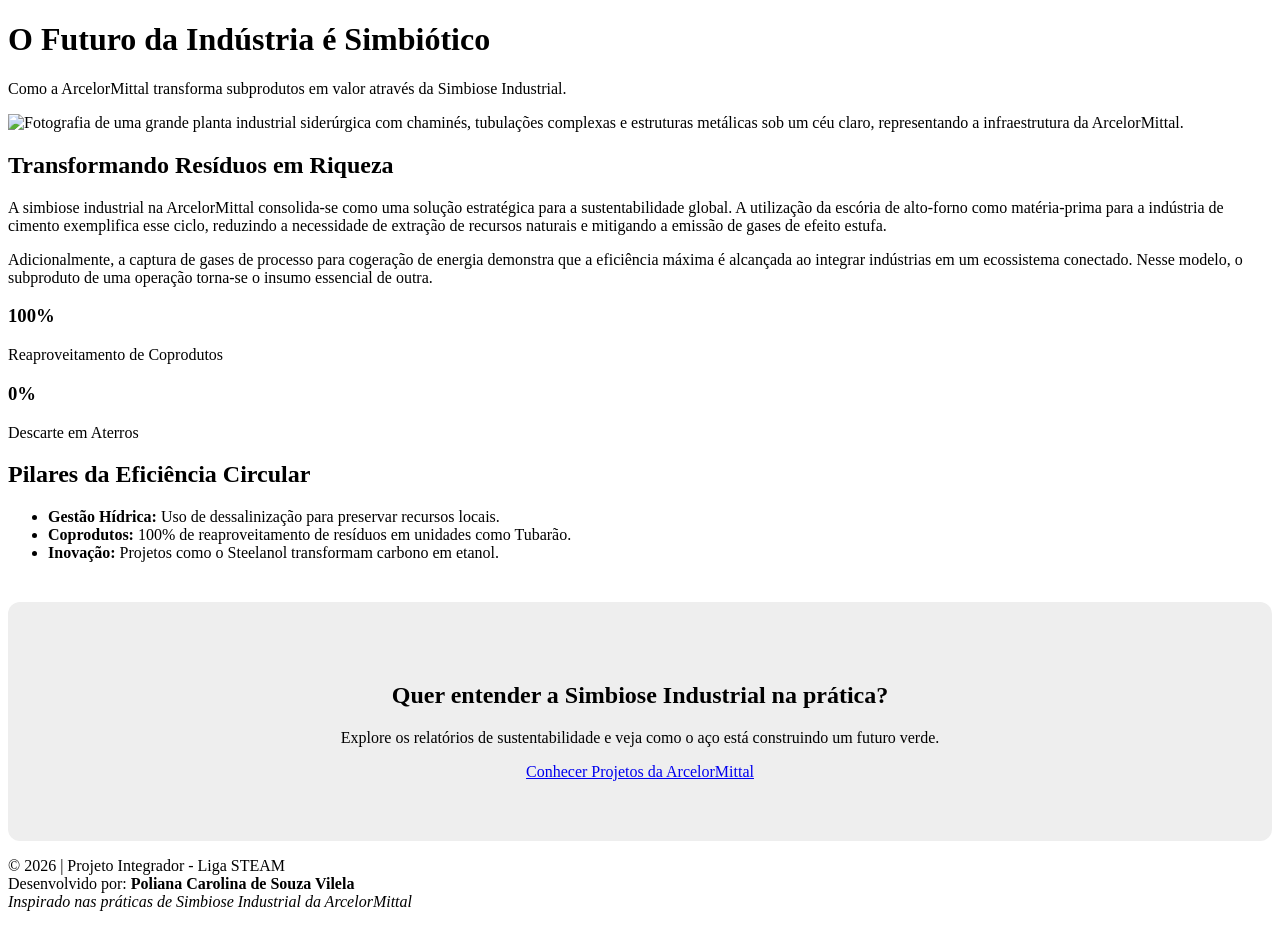
==== index.html @ 628d4da7 "inicio do projeto integrador: index.html" ====
<!DOCTYPE html>
<html lang="pt-BR">
<head>
  <meta charset="UTF-8">
  <meta name="viewport" content="width=device-width, initial-scale=1.0">

  <!-- ========================================================
       NÍVEL 1 — CARTAZ DIGITAL
       Liga STEAM / ArcelorMittal
       ========================================================
       Esta é a vara. Você pesca.

       O QUE FAZER:
       1. Troque o título da aba (tag <title> abaixo)
       2. Pense no recorte do tema (água? aço verde? reciclagem? energia?)
       3. Vá descendo o arquivo e preenchendo cada bloco marcado com TODO
       ======================================================== -->

  <title>O Futuro da Indústria é Simbiótico</title>

  <link rel="stylesheet" href="style.css">

</head>
<body>

  <!-- ========================================================
       CABEÇALHO — a primeira coisa que a pessoa vê
       ======================================================== -->
  <header>
    <h1>O Futuro da Indústria é Simbiótico</h1>
    <p>Como a ArcelorMittal transforma subprodutos em valor através da Simbiose Industrial.</p>
  </header>

  <!-- ========================================================
       CONTEÚDO PRINCIPAL
       ======================================================== -->
  <main>
  <img src="https://images.unsplash.com/photo-1516937941344-00b4e0337589?auto=format&fit=crop&q=80&w=1200" alt="Fotografia de uma grande planta industrial siderúrgica com chaminés, tubulações complexas e estruturas metálicas sob um céu claro, representando a infraestrutura da ArcelorMittal.">

  <section class="destaque">
  <h2>Transformando Resíduos em Riqueza</h2>
  <p>
    A simbiose industrial na ArcelorMittal consolida-se como uma solução estratégica para a sustentabilidade global. A utilização da escória de alto-forno como matéria-prima para a indústria de cimento exemplifica esse ciclo, reduzindo a necessidade de extração de recursos naturais e mitigando a emissão de gases de efeito estufa.
  </p>
  <p>
    Adicionalmente, a captura de gases de processo para cogeração de energia demonstra que a eficiência máxima é alcançada ao integrar indústrias em um ecossistema conectado. Nesse modelo, o subproduto de uma operação torna-se o insumo essencial de outra.
  </p>
</section>
  <section class="impacto-numeros">
    <div class="card">
      <h3>100%</h3>
      <p>Reaproveitamento de Coprodutos</p>
    </div>
    <div class="card">
      <h3>0%</h3>
      <p>Descarte em Aterros</p>
    </div>
  </section>

  <section>
    <h2>Pilares da Eficiência Circular</h2>
    <ul>
      <li><strong>Gestão Hídrica:</strong> Uso de dessalinização para preservar recursos locais.</li>
      <li><strong>Coprodutos:</strong> 100% de reaproveitamento de resíduos em unidades como Tubarão.</li>
      <li><strong>Inovação:</strong> Projetos como o Steelanol transformam carbono em etanol.</li>
    </ul>
  </section>
</main>

<section style="text-align: center; padding: 60px 20px; background: #eee; border-radius: 12px; margin-top: 40px;">
  <h2>Quer entender a Simbiose Industrial na prática?</h2>
  <p>Explore os relatórios de sustentabilidade e veja como o aço está construindo um futuro verde.</p>
  <a href="https://brasil.arcelormittal.com.br/" target="_blank" class="btn-saiba-mais">Conhecer Projetos da ArcelorMittal</a>
</section>

  <!-- ========================================================
       RODAPÉ
       ======================================================== -->
 <footer>
  <p>
    &copy; 2026 | Projeto Integrador - Liga STEAM <br>
    Desenvolvido por: <strong>Poliana Carolina de Souza Vilela</strong> <br>
    <em>Inspirado nas práticas de Simbiose Industrial da ArcelorMittal</em>
  </p>
</footer>

</body>
</html>
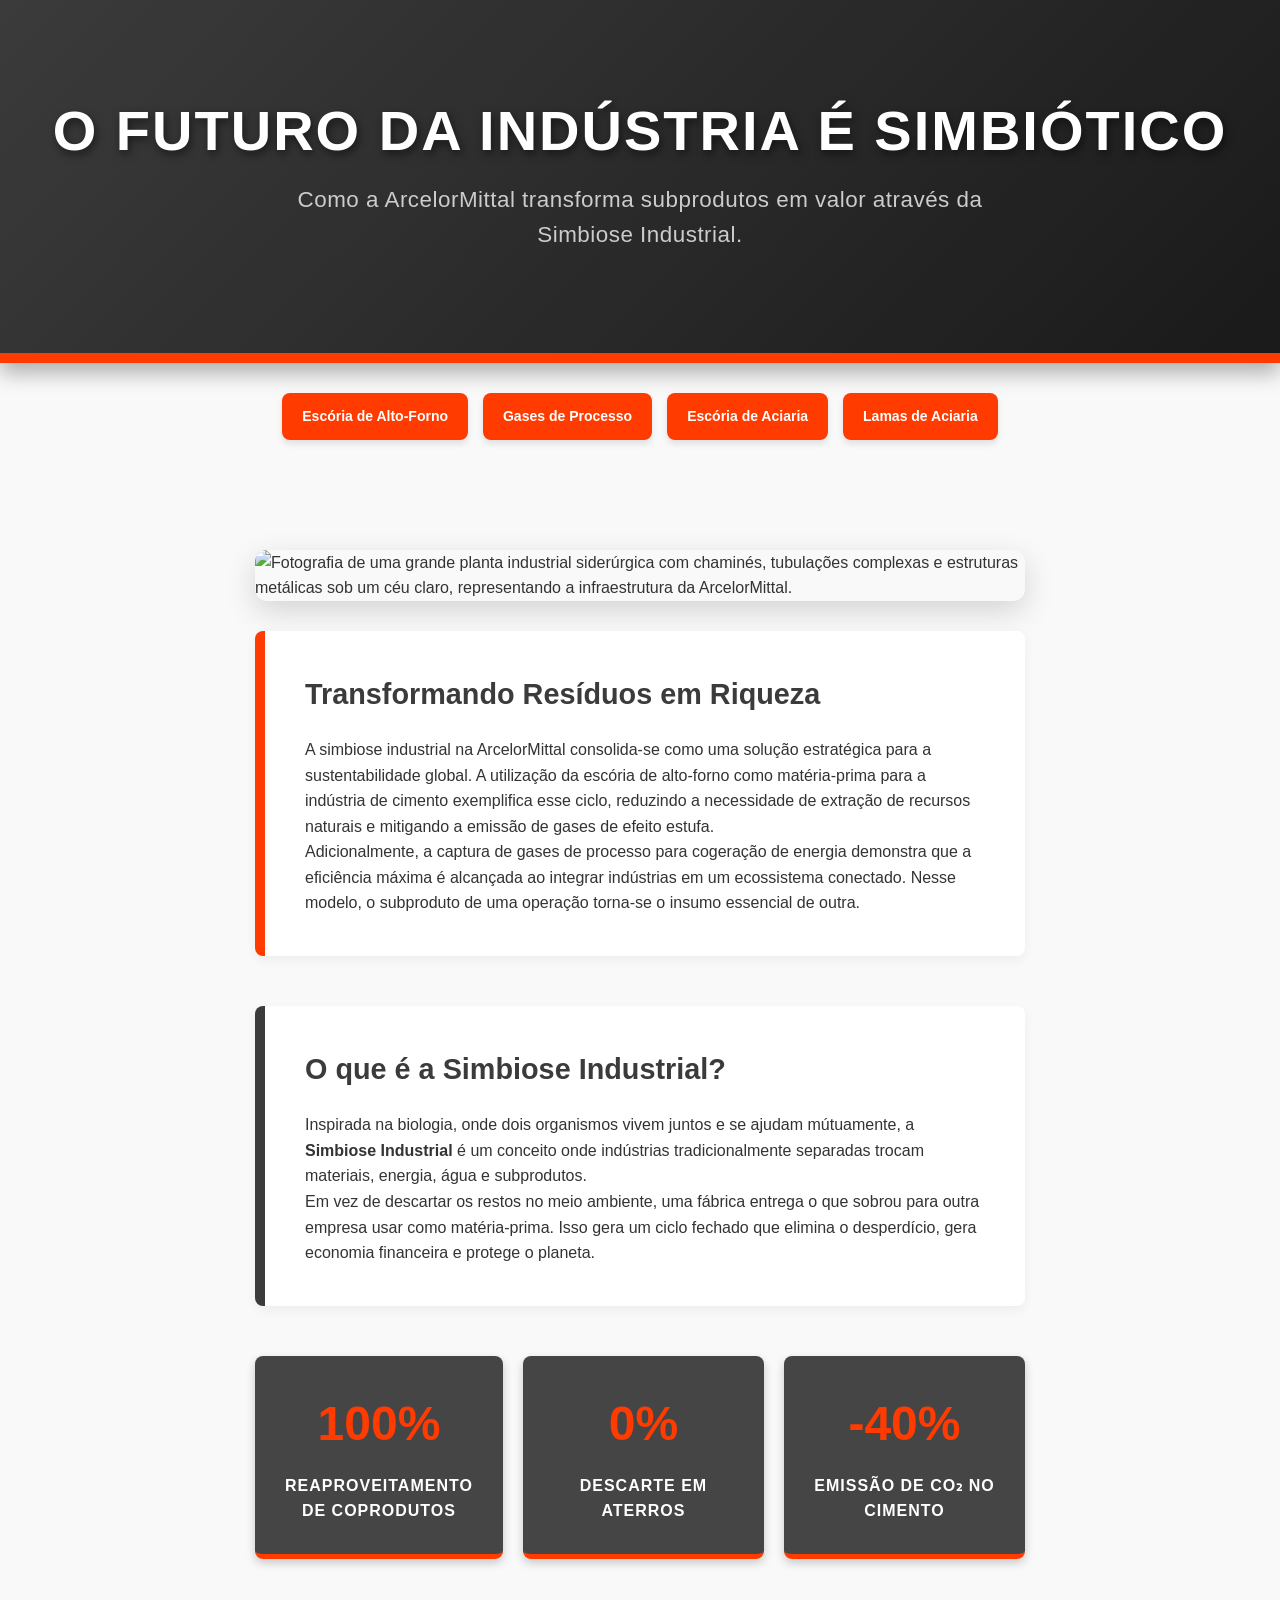
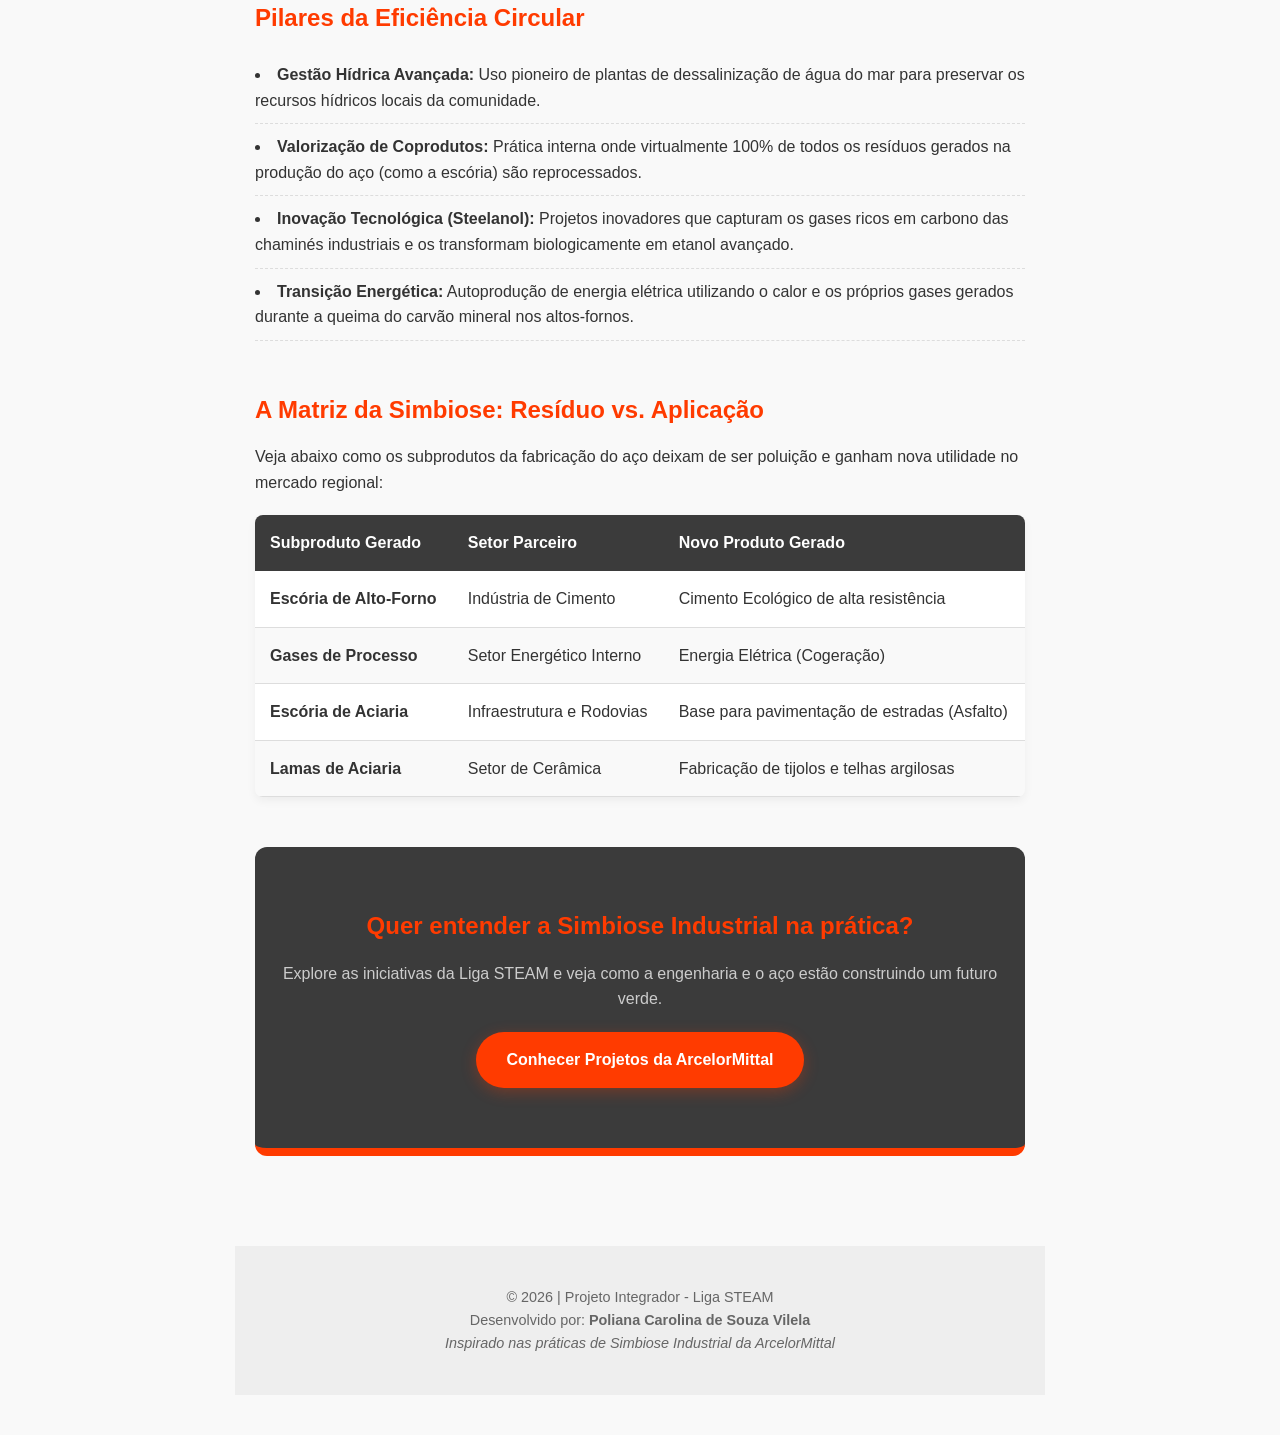
==== commit 65805415: "Simplificando o cabecalho do site" ====
--- a/index.html
+++ b/index.html
@@ -4,17 +4,18 @@
   <meta charset="UTF-8">
   <meta name="viewport" content="width=device-width, initial-scale=1.0">
 
-  <!-- ========================================================
-       NÍVEL 1 — CARTAZ DIGITAL
-       Liga STEAM / ArcelorMittal
-       ========================================================
-       Esta é a vara. Você pesca.
+   <!-- ========================================================
+NÍVEL 1 — CARTAZ DIGITAL
+Liga STEAM / ArcelorMittal
+========================================================
+Esta é a vara. Você pesca.
 
-       O QUE FAZER:
-       1. Troque o título da aba (tag <title> abaixo)
-       2. Pense no recorte do tema (água? aço verde? reciclagem? energia?)
-       3. Vá descendo o arquivo e preenchendo cada bloco marcado com TODO
-       ======================================================== -->
+O QUE FAZER:
+1. Troque o título da aba (tag <title> abaixo)
+2. Pense no recorte do tema (água? aço verde? reciclagem? energia?)
+3. Vá descendo o arquivo e preenchendo cada bloco marcado com TODO
+
+======================================================== --> 
 
   <title>O Futuro da Indústria é Simbiótico</title>
 
@@ -23,66 +24,172 @@
 </head>
 <body>
 
-  <!-- ========================================================
-       CABEÇALHO — a primeira coisa que a pessoa vê
-       ======================================================== -->
+   <!-- ========================================================
+
+CABEÇALHO — a primeira coisa que a pessoa vê
+
+======================================================== --> 
+
   <header>
+    
     <h1>O Futuro da Indústria é Simbiótico</h1>
     <p>Como a ArcelorMittal transforma subprodutos em valor através da Simbiose Industrial.</p>
   </header>
 
-  <!-- ========================================================
-       CONTEÚDO PRINCIPAL
-       ======================================================== -->
+  
+ <!-- ========================================================
+
+Botoes para levar para outra pagina sobre os produtos
+
+======================================================== --> 
+
+  <div style="text-align: center; margin: 30px 0; display: flex; justify-content: center; gap: 15px; flex-wrap: wrap;">
+    <a href="escoria-alto-forno.html" style="background-color: #ff3b00; color: white; padding: 12px 20px; text-decoration: none; border-radius: 8px; font-weight: bold; font-size: 14px; box-shadow: 0 4px 6px rgba(0,0,0,0.1);">Escória de Alto-Forno</a>
+    
+    <a href="gases-processo.html" style="background-color: #ff3b00; color: white; padding: 12px 20px; text-decoration: none; border-radius: 8px; font-weight: bold; font-size: 14px; box-shadow: 0 4px 6px rgba(0,0,0,0.1);">Gases de Processo</a>
+    
+    <a href="escoria-aciaria.html" style="background-color: #ff3b00; color: white; padding: 12px 20px; text-decoration: none; border-radius: 8px; font-weight: bold; font-size: 14px; box-shadow: 0 4px 6px rgba(0,0,0,0.1);">Escória de Aciaria</a>
+    
+    <a href="lamas-aciaria.html" style="background-color: #ff3b00; color: white; padding: 12px 20px; text-decoration: none; border-radius: 8px; font-weight: bold; font-size: 14px; box-shadow: 0 4px 6px rgba(0,0,0,0.1);">Lamas de Aciaria</a>
+  </div>
+
   <main>
-  <img src="https://images.unsplash.com/photo-1516937941344-00b4e0337589?auto=format&fit=crop&q=80&w=1200" alt="Fotografia de uma grande planta industrial siderúrgica com chaminés, tubulações complexas e estruturas metálicas sob um céu claro, representando a infraestrutura da ArcelorMittal.">
+  </header>
 
-  <section class="destaque">
-  <h2>Transformando Resíduos em Riqueza</h2>
-  <p>
-    A simbiose industrial na ArcelorMittal consolida-se como uma solução estratégica para a sustentabilidade global. A utilização da escória de alto-forno como matéria-prima para a indústria de cimento exemplifica esse ciclo, reduzindo a necessidade de extração de recursos naturais e mitigando a emissão de gases de efeito estufa.
-  </p>
-  <p>
-    Adicionalmente, a captura de gases de processo para cogeração de energia demonstra que a eficiência máxima é alcançada ao integrar indústrias em um ecossistema conectado. Nesse modelo, o subproduto de uma operação torna-se o insumo essencial de outra.
-  </p>
-</section>
-  <section class="impacto-numeros">
-    <div class="card">
-      <h3>100%</h3>
-      <p>Reaproveitamento de Coprodutos</p>
-    </div>
-    <div class="card">
-      <h3>0%</h3>
-      <p>Descarte em Aterros</p>
-    </div>
-  </section>
+ <!-- ========================================================
 
-  <section>
-    <h2>Pilares da Eficiência Circular</h2>
-    <ul>
-      <li><strong>Gestão Hídrica:</strong> Uso de dessalinização para preservar recursos locais.</li>
-      <li><strong>Coprodutos:</strong> 100% de reaproveitamento de resíduos em unidades como Tubarão.</li>
-      <li><strong>Inovação:</strong> Projetos como o Steelanol transformam carbono em etanol.</li>
-    </ul>
-  </section>
-</main>
+CONTEÚDO PRINCIPAL
 
-<section style="text-align: center; padding: 60px 20px; background: #eee; border-radius: 12px; margin-top: 40px;">
-  <h2>Quer entender a Simbiose Industrial na prática?</h2>
-  <p>Explore os relatórios de sustentabilidade e veja como o aço está construindo um futuro verde.</p>
-  <a href="https://brasil.arcelormittal.com.br/" target="_blank" class="btn-saiba-mais">Conhecer Projetos da ArcelorMittal</a>
-</section>
+======================================================== --> 
 
-  <!-- ========================================================
-       RODAPÉ
-       ======================================================== -->
- <footer>
-  <p>
-    &copy; 2026 | Projeto Integrador - Liga STEAM <br>
-    Desenvolvido por: <strong>Poliana Carolina de Souza Vilela</strong> <br>
-    <em>Inspirado nas práticas de Simbiose Industrial da ArcelorMittal</em>
-  </p>
-</footer>
+  <main>
+   <img src="https://www.monlevadeemacao.com/wp-content/uploads/2025/02/arcelormittal-monlevade-5677.jpg" 
+         alt="Fotografia de uma grande planta industrial siderúrgica com chaminés, tubulações complexas e estruturas metálicas sob um céu claro, representando a infraestrutura da ArcelorMittal." 
+         title="Usina da ArcelorMittal João Monlevade (MG) - Polo de inovação e práticas de Simbiose Industrial na produção de aço." 
+         style="margin-bottom: 30px; display: block; width: 100%;">
+    <section class="destaque">
+
+      <h2>Transformando Resíduos em Riqueza</h2>
+      <p>
+        A simbiose industrial na ArcelorMittal consolida-se como uma solução estratégica para a sustentabilidade global. A utilização da escória de alto-forno como matéria-prima para a indústria de cimento exemplifica esse ciclo, reduzindo a necessidade de extração de recursos naturais e mitigando a emissão de gases de efeito estufa.
+      </p>
+      <p>
+        Adicionalmente, a captura de gases de processo para cogeração de energia demonstra que a eficiência máxima é alcançada ao integrar indústrias em um ecossistema conectado. Nesse modelo, o subproduto de uma operação torna-se o insumo essencial de outra.
+      </p>
+    </section>
+
+    <section class="destaque" style="border-left-color: #3b3b3b;">
+      <h2>O que é a Simbiose Industrial?</h2>
+      <p>
+        Inspirada na biologia, onde dois organismos vivem juntos e se ajudam mútuamente, a <strong>Simbiose Industrial</strong> é um conceito onde indústrias tradicionalmente separadas trocam materiais, energia, água e subprodutos. 
+      </p>
+      <p>
+        Em vez de descartar os restos no meio ambiente, uma fábrica entrega o que sobrou para outra empresa usar como matéria-prima. Isso gera um ciclo fechado que elimina o desperdício, gera economia financeira e protege o planeta.
+      </p>
+    </section>
+
+    <section class="impacto-numeros">
+      <div class="card">
+        <h3>100%</h3>
+        <p>Reaproveitamento de Coprodutos</p>
+      </div>
+      <div class="card">
+        <h3>0%</h3>
+        <p>Descarte em Aterros</p>
+      </div>
+      <div class="card">
+        <h3>-40%</h3>
+        <p>Emissão de CO₂ no Cimento</p>
+      </div>
+    </section>
+
+<!-- ========================================================
+
+criaNDO de uma lista detalhada de pilares sustentáveis
+
+======================================================== --> 
+
+    <section style="margin-bottom: 50px;">
+      <h2>Pilares da Eficiência Circular</h2>
+      <ul>
+        <li><strong>Gestão Hídrica Avançada:</strong> Uso pioneiro de plantas de dessalinização de água do mar para preservar os recursos hídricos locais da comunidade.</li>
+        <li><strong>Valorização de Coprodutos:</strong> Prática interna onde virtualmente 100% de todos os resíduos gerados na produção do aço (como a escória) são reprocessados.</li>
+        <li><strong>Inovação Tecnológica (Steelanol):</strong> Projetos inovadores que capturam os gases ricos em carbono das chaminés industriais e os transformam biologicamente em etanol avançado.</li>
+        <li><strong>Transição Energética:</strong> Autoprodução de energia elétrica utilizando o calor e os próprios gases gerados durante a queima do carvão mineral nos altos-fornos.</li>
+      </ul>
+    </section>
+
+    <section style="margin-bottom: 50px;">
+      <h2>A Matriz da Simbiose: Resíduo vs. Aplicação</h2>
+      <p style="margin-bottom: 20px;">Veja abaixo como os subprodutos da fabricação do aço deixam de ser poluição e ganham nova utilidade no mercado regional:</p>
+      
+<!-- ========================================================
+
+RADE em 3 colunas, mostrando A relação de Simbiose Industrial:
+
+======================================================== -->
+
+      <table style="width: 100%; border-collapse: collapse; margin-top: 10px; box-shadow: 0 4px 10px rgba(0,0,0,0.05); border-radius: 8px; overflow: hidden;">
+        <thead>
+          <tr style="background-color: #3b3b3b; color: white; text-align: left;">
+            <th style="padding: 15px;">Subproduto Gerado</th>
+            <th style="padding: 15px;">Setor Parceiro</th>
+            <th style="padding: 15px;">Novo Produto Gerado</th>
+          </tr>
+        </thead>
+        <tbody>
+          <tr style="background-color: #fff; border-bottom: 1px solid #ddd;">
+            <td style="padding: 15px;"><strong>Escória de Alto-Forno</strong></td>
+            <td style="padding: 15px;">Indústria de Cimento</td>
+            <td style="padding: 15px;">Cimento Ecológico de alta resistência</td>
+          </tr>
+          <tr style="background-color: #f9f9f9; border-bottom: 1px solid #ddd;">
+            <td style="padding: 15px;"><strong>Gases de Processo</strong></td>
+            <td style="padding: 15px;">Setor Energético Interno</td>
+            <td style="padding: 15px;">Energia Elétrica (Cogeração)</td>
+          </tr>
+          <tr style="background-color: #fff; border-bottom: 1px solid #ddd;">
+            <td style="padding: 15px;"><strong>Escória de Aciaria</strong></td>
+            <td style="padding: 15px;">Infraestrutura e Rodovias</td>
+            <td style="padding: 15px;">Base para pavimentação de estradas (Asfalto)</td>
+          </tr>
+          <tr style="background-color: #f9f9f9; border-bottom: 1px solid #ddd;">
+            <td style="padding: 15px;"><strong>Lamas de Aciaria</strong></td>
+            <td style="padding: 15px;">Setor de Cerâmica</td>
+            <td style="padding: 15px;">Fabricação de tijolos e telhas argilosas</td>
+          </tr>
+        </tbody>
+      </table>
+    </section>
+
+ <!-- ========================================================
+
+final da paina e link externo
+
+======================================================== --> 
+
+
+    <section style="text-align: center; padding: 60px 20px; background: #3b3b3b; color: white; border-radius: 12px; margin-top: 40px; border-bottom: 8px solid #ff3b00;">
+      <h2 style="color: #ff3b00;">Quer entender a Simbiose Industrial na prática?</h2>
+      <p style="color: #ccc; margin-top: 10px;">Explore as iniciativas da Liga STEAM e veja como a engenharia e o aço estão construindo um futuro verde.</p>
+      <a href="https://brasil.arcelormittal.com.br/" target="_blank" class="btn-saiba-mais">Conhecer Projetos da ArcelorMittal</a>
+    </section>
+
+  </main>
+
+ <!-- ========================================================
+
+RODAPÉ
+
+======================================================== --> 
+
+  <footer>
+    <p>
+      &copy; 2026 | Projeto Integrador - Liga STEAM <br>
+      Desenvolvido por: <strong>Poliana Carolina de Souza Vilela</strong> <br>
+      <em>Inspirado nas práticas de Simbiose Industrial da ArcelorMittal</em>
+    </p>
+  </footer>
 
 </body>
-</html>
+</html>
--- a/style.css
+++ b/style.css
@@ -0,0 +1,185 @@
+/* ===== RESET BÁSICO — não precisa mexer ===== */
+* { margin: 0; padding: 0; box-sizing: border-box; }
+body { 
+  font-family: 'Segoe UI', Tahoma, Geneva, Verdana, sans-serif; /* Define a fonte do texto (se a primeira não existir, tenta a próxima) */
+  line-height: 1.6; 
+  background-color: #f9f9f9; /* Define a cor de fundo da página (um cinza bem claro) */
+  color: #333;
+}
+
+/* ===== Modificado para dar maior impacto no meu trabalho ===== */
+
+header {
+  background: linear-gradient(135deg, #3b3b3b 0%, #1a1a1a 100%); /* Gradiente tom Industrial */
+  color: #ffffff;
+  padding: 100px 20px;
+  text-align: center;
+  border-bottom: 10px solid #ff3b00; /* Laranja ArcelorMittal */
+  box-shadow: 0 10px 20px rgba(0,0,0,0.3);
+  position: relative;
+  overflow: hidden;
+}
+
+header h1 {
+  font-size: 3.5rem; /* Define um tamanho de letra bem grande para o título principal */
+  font-weight: 900;
+  text-transform: uppercase;
+  letter-spacing: 2px;
+  margin-bottom: 20px;
+  text-shadow: 2px 4px 8px rgba(0,0,0,0.5); /* Sombra no texto */
+  line-height: 1.1;
+}
+
+header p {
+  font-size: 1.4rem;
+  font-weight: 300;
+  max-width: 700px;
+  margin: 0 auto;
+  color: #cccccc;
+  letter-spacing: 0.5px;
+}
+
+/* Centraliza o conteúdo na tela e limita a largura máxima para facilitar a leitura */
+main {
+  max-width: 850px; /* Largura ideal para leitura */
+  margin: 0 auto;
+  padding: 40px 20px;
+}
+
+/* Ajusta a foto para ocupar a tela toda, fixa a altura e arredonda os cantos */
+img {
+  width: 100%; /* Faz a imagem ocupar 100% da largura do elemento pai (main) */
+  height: 450px;
+  object-fit: cover;
+  border-radius: 12px; /* Arredonda os cantos da imagem */
+  box-shadow: 0 10px 30px rgba(0,0,0,0.15);
+  margin-bottom: 40px;
+}
+
+/* Caixa branca com uma borda grossa laranja no lado esquerdo */
+.destaque {
+  background: #ffffff;
+  padding: 40px;
+  border-radius: 8px;
+  border-left: 10px solid #ff3b00;
+  box-shadow: 0 4px 12px rgba(0,0,0,0.05);
+  margin-bottom: 50px;
+}
+
+/* Título interno do bloco de destaque (cor cinza escuro) */
+.destaque h2 {
+  color: #3b3b3b;
+  margin-bottom: 20px;
+  font-size: 1.8rem;
+}
+
+/* Título das outras seções (cor laranja) */
+section h2 {
+  color: #ff3b00;
+  margin-bottom: 15px;
+}
+
+/* Tag de Lista: Organiza o grupo de itens e empurra o conteúdo de baixo */
+ul {
+  list-style-position: inside;
+  margin-bottom: 30px;
+}
+
+/* Itens da Lista: Linhas individuais com um espaçamento e um tracejado embaixo */
+li {
+  padding: 10px 0;
+  border-bottom: 1px dashed #ddd;
+}
+
+/* Fundo cinza claro no final da página com texto centralizado */
+footer {
+  text-align: center;
+  padding: 40px;
+  font-size: 0.9rem;
+  color: #666;
+  background: #eee;
+  margin-top: 50px;
+}
+
+/* ===== CARDS DE IMPACTO — ESTILO ADICIONAL ===== */
+
+.impacto-numeros {
+  display: flex;
+  justify-content: space-around;
+  margin: 40px 0;
+  gap: 20px;
+}
+
+.card {
+  background: #3b3b3b; /* Cinza Industrial igual ao header */
+  color: white;
+  padding: 30px;
+  border-radius: 8px;
+  text-align: center;
+  flex: 1;
+  border-bottom: 5px solid #ff3b00; /* Laranja ArcelorMittal */
+  box-shadow: 0 4px 10px rgba(0,0,0,0.2);
+  transition: transform 0.3s ease; /* Efeito suave ao passar o mouse */
+}
+
+.card:hover {
+  transform: translateY(-5px); /* O card sobe levemente */
+}
+
+.card h3 {
+  font-size: 3rem;
+  color: #ff3b00;
+  margin-bottom: 10px;
+}
+
+.card p {
+  font-size: 1rem;
+  font-weight: bold;
+  text-transform: uppercase;
+  letter-spacing: 1px;
+}
+
+/* Efeito de Animação ao carregar a página */
+@keyframes fadeIn {
+  from { opacity: 0; transform: translateY(20px); }
+  to { opacity: 1; transform: translateY(0); }
+}
+
+/* Aplica o efeito de surgir suavemente (fadeIn) assim que a página carrega */
+body {
+  animation: fadeIn 1s ease-out;
+}
+
+/* Transforma um link comum em um botão laranja arredondado */
+.btn-saiba-mais {
+  display: inline-block;
+  padding: 15px 30px;
+  background-color: #ff3b00;
+  color: white;
+  text-decoration: none;
+  font-weight: bold;
+  border-radius: 50px;
+  transition: all 0.3s ease;
+  margin-top: 20px;
+  box-shadow: 0 4px 15px rgba(255, 59, 0, 0.3);
+}
+
+.btn-saiba-mais:hover { /* Muda o botão para cinza e aumenta ele de tamanho ao passar o mouse */
+  background-color: #3b3b3b;
+  transform: scale(1.05);
+  box-shadow: 0 6px 20px rgba(0, 0, 0, 0.2);
+}
+
+/* Melhora nos Cards (Efeito de Vidro) */
+.card {
+  backdrop-filter: blur(5px);
+  background: rgba(59, 59, 59, 0.95) !important;
+}
+
+/* Garante que a foto da usina se ajuste ao tamanho de qualquer monitor */
+img {
+  max-width: 100%;
+  height: auto;
+  display: block;
+  margin: 0 auto; /* Centraliza a foto na tela se ela for menor que o monitor */
+}
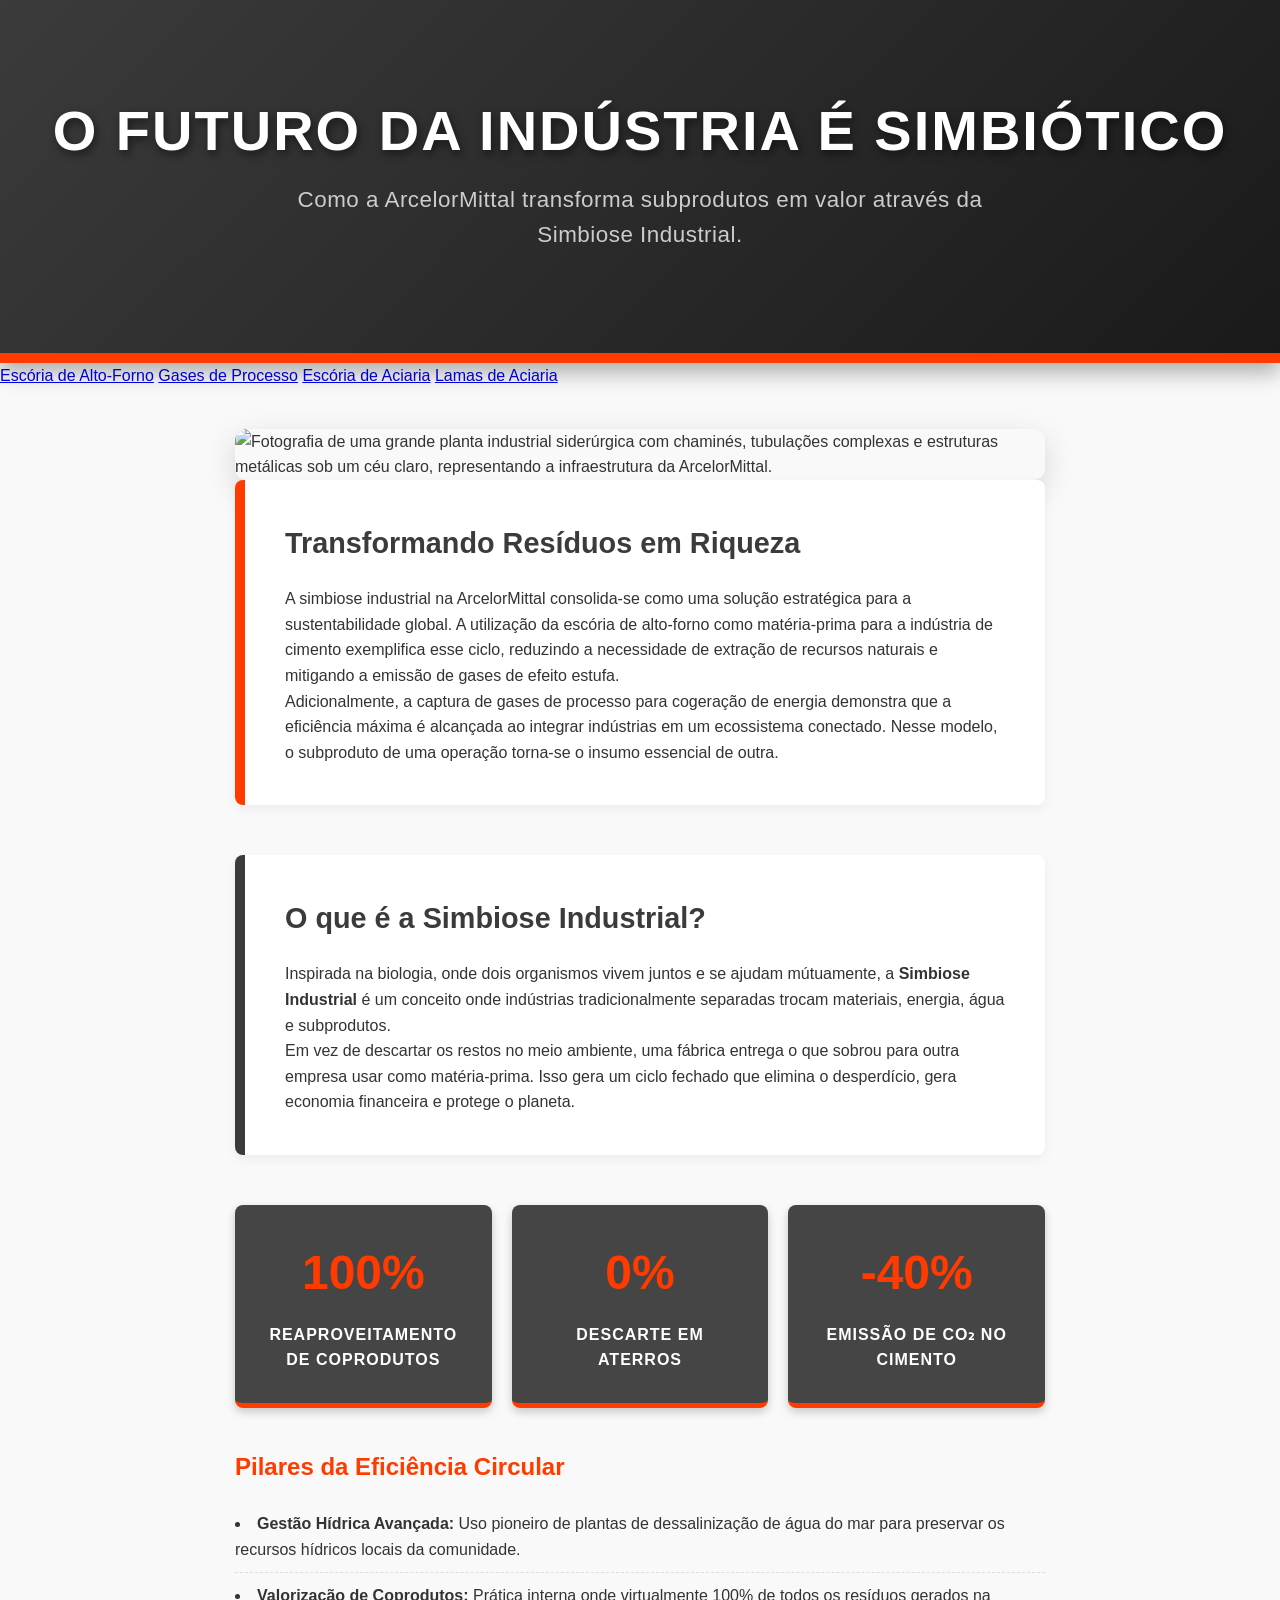
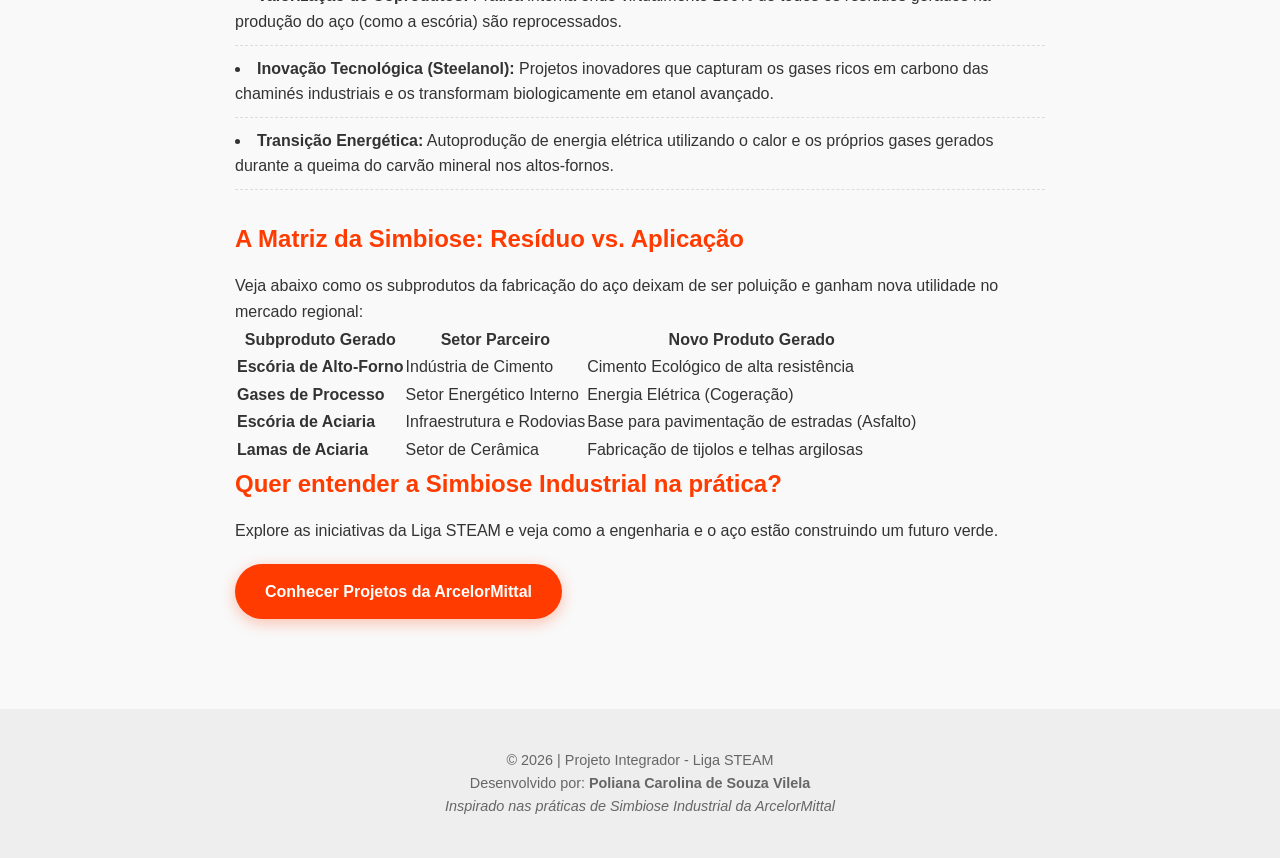
==== commit e2d99716: "Ajuste de responsividade para celular" ====
--- a/index.html
+++ b/index.html
@@ -3,72 +3,30 @@
 <head>
   <meta charset="UTF-8">
   <meta name="viewport" content="width=device-width, initial-scale=1.0">
-
-   <!-- ========================================================
-NÍVEL 1 — CARTAZ DIGITAL
-Liga STEAM / ArcelorMittal
-========================================================
-Esta é a vara. Você pesca.
-
-O QUE FAZER:
-1. Troque o título da aba (tag <title> abaixo)
-2. Pense no recorte do tema (água? aço verde? reciclagem? energia?)
-3. Vá descendo o arquivo e preenchendo cada bloco marcado com TODO
-
-======================================================== --> 
-
   <title>O Futuro da Indústria é Simbiótico</title>
-
   <link rel="stylesheet" href="style.css">
-
 </head>
 <body>
 
-   <!-- ========================================================
-
-CABEÇALHO — a primeira coisa que a pessoa vê
-
-======================================================== --> 
-
   <header>
-    
     <h1>O Futuro da Indústria é Simbiótico</h1>
     <p>Como a ArcelorMittal transforma subprodutos em valor através da Simbiose Industrial.</p>
   </header>
 
-  
- <!-- ========================================================
-
-Botoes para levar para outra pagina sobre os produtos
-
-======================================================== --> 
-
-  <div style="text-align: center; margin: 30px 0; display: flex; justify-content: center; gap: 15px; flex-wrap: wrap;">
-    <a href="escoria-alto-forno.html" style="background-color: #ff3b00; color: white; padding: 12px 20px; text-decoration: none; border-radius: 8px; font-weight: bold; font-size: 14px; box-shadow: 0 4px 6px rgba(0,0,0,0.1);">Escória de Alto-Forno</a>
-    
-    <a href="gases-processo.html" style="background-color: #ff3b00; color: white; padding: 12px 20px; text-decoration: none; border-radius: 8px; font-weight: bold; font-size: 14px; box-shadow: 0 4px 6px rgba(0,0,0,0.1);">Gases de Processo</a>
-    
-    <a href="escoria-aciaria.html" style="background-color: #ff3b00; color: white; padding: 12px 20px; text-decoration: none; border-radius: 8px; font-weight: bold; font-size: 14px; box-shadow: 0 4px 6px rgba(0,0,0,0.1);">Escória de Aciaria</a>
-    
-    <a href="lamas-aciaria.html" style="background-color: #ff3b00; color: white; padding: 12px 20px; text-decoration: none; border-radius: 8px; font-weight: bold; font-size: 14px; box-shadow: 0 4px 6px rgba(0,0,0,0.1);">Lamas de Aciaria</a>
+  <div class="container-botoes-nav">
+    <a href="escoria-alto-forno.html" class="btn-nav">Escória de Alto-Forno</a>
+    <a href="gases-processo.html" class="btn-nav">Gases de Processo</a>
+    <a href="escoria-aciaria.html" class="btn-nav">Escória de Aciaria</a>
+    <a href="lamas-aciaria.html" class="btn-nav">Lamas de Aciaria</a>
   </div>
 
   <main>
-  </header>
-
- <!-- ========================================================
-
-CONTEÚDO PRINCIPAL
-
-======================================================== --> 
-
-  <main>
-   <img src="https://www.monlevadeemacao.com/wp-content/uploads/2025/02/arcelormittal-monlevade-5677.jpg" 
+    <img src="https://www.monlevadeemacao.com/wp-content/uploads/2025/02/arcelormittal-monlevade-5677.jpg" 
          alt="Fotografia de uma grande planta industrial siderúrgica com chaminés, tubulações complexas e estruturas metálicas sob um céu claro, representando a infraestrutura da ArcelorMittal." 
          title="Usina da ArcelorMittal João Monlevade (MG) - Polo de inovação e práticas de Simbiose Industrial na produção de aço." 
-         style="margin-bottom: 30px; display: block; width: 100%;">
+         class="imagem-principal">
+
     <section class="destaque">
-
       <h2>Transformando Resíduos em Riqueza</h2>
       <p>
         A simbiose industrial na ArcelorMittal consolida-se como uma solução estratégica para a sustentabilidade global. A utilização da escória de alto-forno como matéria-prima para a indústria de cimento exemplifica esse ciclo, reduzindo a necessidade de extração de recursos naturais e mitigando a emissão de gases de efeito estufa.
@@ -103,13 +61,7 @@
       </div>
     </section>
 
-<!-- ========================================================
-
-criaNDO de uma lista detalhada de pilares sustentáveis
-
-======================================================== --> 
-
-    <section style="margin-bottom: 50px;">
+    <section class="secao-pilares">
       <h2>Pilares da Eficiência Circular</h2>
       <ul>
         <li><strong>Gestão Hídrica Avançada:</strong> Uso pioneiro de plantas de dessalinização de água do mar para preservar os recursos hídricos locais da comunidade.</li>
@@ -119,69 +71,52 @@
       </ul>
     </section>
 
-    <section style="margin-bottom: 50px;">
+    <section class="secao-tabela">
       <h2>A Matriz da Simbiose: Resíduo vs. Aplicação</h2>
-      <p style="margin-bottom: 20px;">Veja abaixo como os subprodutos da fabricação do aço deixam de ser poluição e ganham nova utilidade no mercado regional:</p>
+      <p>Veja abaixo como os subprodutos da fabricação do aço deixam de ser poluição e ganham nova utilidade no mercado regional:</p>
       
-<!-- ========================================================
-
-RADE em 3 colunas, mostrando A relação de Simbiose Industrial:
-
-======================================================== -->
-
-      <table style="width: 100%; border-collapse: collapse; margin-top: 10px; box-shadow: 0 4px 10px rgba(0,0,0,0.05); border-radius: 8px; overflow: hidden;">
-        <thead>
-          <tr style="background-color: #3b3b3b; color: white; text-align: left;">
-            <th style="padding: 15px;">Subproduto Gerado</th>
-            <th style="padding: 15px;">Setor Parceiro</th>
-            <th style="padding: 15px;">Novo Produto Gerado</th>
-          </tr>
-        </thead>
-        <tbody>
-          <tr style="background-color: #fff; border-bottom: 1px solid #ddd;">
-            <td style="padding: 15px;"><strong>Escória de Alto-Forno</strong></td>
-            <td style="padding: 15px;">Indústria de Cimento</td>
-            <td style="padding: 15px;">Cimento Ecológico de alta resistência</td>
-          </tr>
-          <tr style="background-color: #f9f9f9; border-bottom: 1px solid #ddd;">
-            <td style="padding: 15px;"><strong>Gases de Processo</strong></td>
-            <td style="padding: 15px;">Setor Energético Interno</td>
-            <td style="padding: 15px;">Energia Elétrica (Cogeração)</td>
-          </tr>
-          <tr style="background-color: #fff; border-bottom: 1px solid #ddd;">
-            <td style="padding: 15px;"><strong>Escória de Aciaria</strong></td>
-            <td style="padding: 15px;">Infraestrutura e Rodovias</td>
-            <td style="padding: 15px;">Base para pavimentação de estradas (Asfalto)</td>
-          </tr>
-          <tr style="background-color: #f9f9f9; border-bottom: 1px solid #ddd;">
-            <td style="padding: 15px;"><strong>Lamas de Aciaria</strong></td>
-            <td style="padding: 15px;">Setor de Cerâmica</td>
-            <td style="padding: 15px;">Fabricação de tijolos e telhas argilosas</td>
-          </tr>
-        </tbody>
-      </table>
+      <div class="tabela-responsiva">
+        <table>
+          <thead>
+            <tr>
+              <th>Subproduto Gerado</th>
+              <th>Setor Parceiro</th>
+              <th>Novo Produto Gerado</th>
+            </tr>
+          </thead>
+          <tbody>
+            <tr>
+              <td><strong>Escória de Alto-Forno</strong></td>
+              <td>Indústria de Cimento</td>
+              <td>Cimento Ecológico de alta resistência</td>
+            </tr>
+            <tr>
+              <td><strong>Gases de Processo</strong></td>
+              <td>Setor Energético Interno</td>
+              <td>Energia Elétrica (Cogeração)</td>
+            </tr>
+            <tr>
+              <td><strong>Escória de Aciaria</strong></td>
+              <td>Infraestrutura e Rodovias</td>
+              <td>Base para pavimentação de estradas (Asfalto)</td>
+            </tr>
+            <tr>
+              <td><strong>Lamas de Aciaria</strong></td>
+              <td>Setor de Cerâmica</td>
+              <td>Fabricação de tijolos e telhas argilosas</td>
+            </tr>
+          </tbody>
+        </table>
+      </div>
     </section>
 
- <!-- ========================================================
-
-final da paina e link externo
-
-======================================================== --> 
-
-
-    <section style="text-align: center; padding: 60px 20px; background: #3b3b3b; color: white; border-radius: 12px; margin-top: 40px; border-bottom: 8px solid #ff3b00;">
-      <h2 style="color: #ff3b00;">Quer entender a Simbiose Industrial na prática?</h2>
-      <p style="color: #ccc; margin-top: 10px;">Explore as iniciativas da Liga STEAM e veja como a engenharia e o aço estão construindo um futuro verde.</p>
+    <section class="chamada-final">
+      <h2>Quer entender a Simbiose Industrial na prática?</h2>
+      <p>Explore as iniciativas da Liga STEAM e veja como a engenharia e o aço estão construindo um futuro verde.</p>
       <a href="https://brasil.arcelormittal.com.br/" target="_blank" class="btn-saiba-mais">Conhecer Projetos da ArcelorMittal</a>
     </section>
 
   </main>
-
- <!-- ========================================================
-
-RODAPÉ
-
-======================================================== --> 
 
   <footer>
     <p>
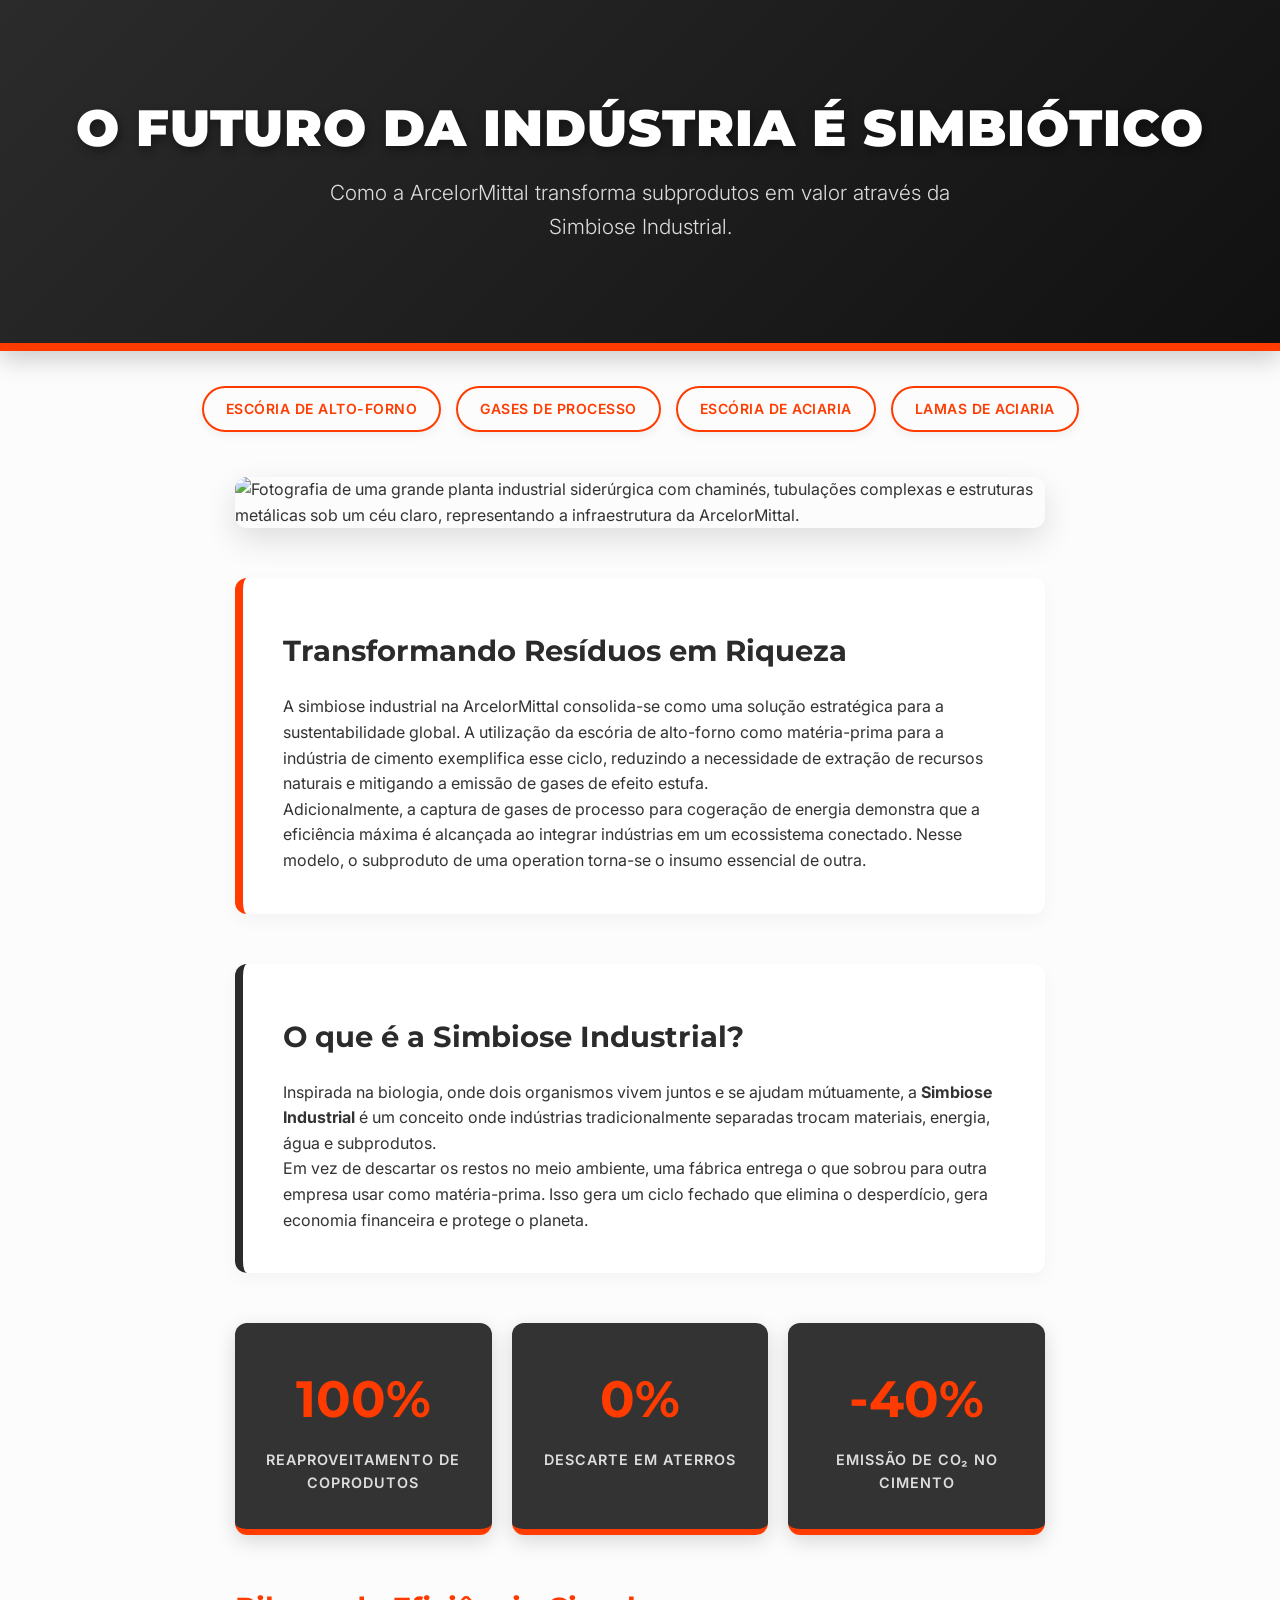
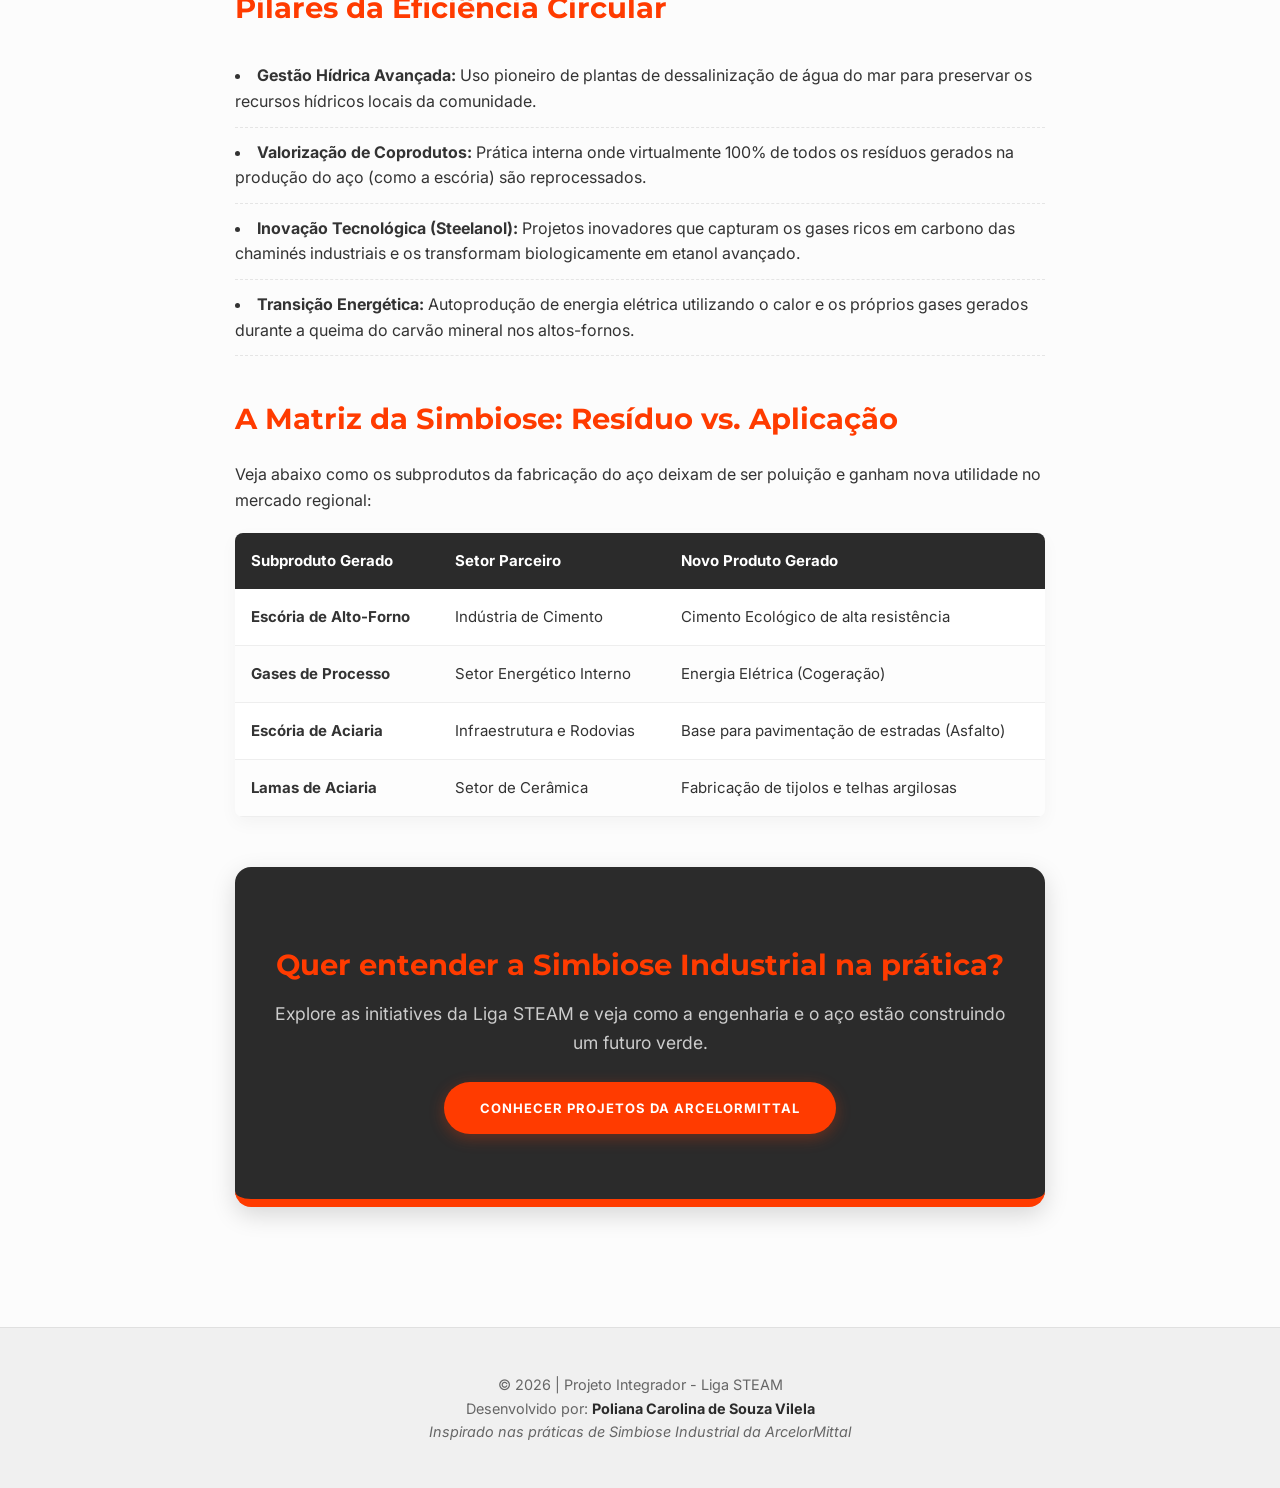
==== commit ac49dee1: "Layout dos botoes corrigidos e centralizados" ====
--- a/index.html
+++ b/index.html
@@ -4,6 +4,11 @@
   <meta charset="UTF-8">
   <meta name="viewport" content="width=device-width, initial-scale=1.0">
   <title>O Futuro da Indústria é Simbiótico</title>
+  
+  <link rel="preconnect" href="https://fonts.googleapis.com">
+  <link rel="preconnect" href="https://fonts.gstatic.com" crossorigin>
+  <link href="https://fonts.googleapis.com/css2?family=Inter:wght@300;400;600&family=Montserrat:wght@700;900&display=swap" rel="stylesheet">
+  
   <link rel="stylesheet" href="style.css">
 </head>
 <body>
@@ -13,12 +18,12 @@
     <p>Como a ArcelorMittal transforma subprodutos em valor através da Simbiose Industrial.</p>
   </header>
 
-  <div class="container-botoes-nav">
+  <nav class="container-botoes-nav">
     <a href="escoria-alto-forno.html" class="btn-nav">Escória de Alto-Forno</a>
     <a href="gases-processo.html" class="btn-nav">Gases de Processo</a>
     <a href="escoria-aciaria.html" class="btn-nav">Escória de Aciaria</a>
     <a href="lamas-aciaria.html" class="btn-nav">Lamas de Aciaria</a>
-  </div>
+  </nav>
 
   <main>
     <img src="https://www.monlevadeemacao.com/wp-content/uploads/2025/02/arcelormittal-monlevade-5677.jpg" 
@@ -32,11 +37,11 @@
         A simbiose industrial na ArcelorMittal consolida-se como uma solução estratégica para a sustentabilidade global. A utilização da escória de alto-forno como matéria-prima para a indústria de cimento exemplifica esse ciclo, reduzindo a necessidade de extração de recursos naturais e mitigando a emissão de gases de efeito estufa.
       </p>
       <p>
-        Adicionalmente, a captura de gases de processo para cogeração de energia demonstra que a eficiência máxima é alcançada ao integrar indústrias em um ecossistema conectado. Nesse modelo, o subproduto de uma operação torna-se o insumo essencial de outra.
+        Adicionalmente, a captura de gases de processo para cogeração de energia demonstra que a eficiência máxima é alcançada ao integrar indústrias em um ecossistema conectado. Nesse modelo, o subproduto de uma operation torna-se o insumo essencial de outra.
       </p>
     </section>
 
-    <section class="destaque" style="border-left-color: #3b3b3b;">
+    <section class="destaque secao-o-que-e">
       <h2>O que é a Simbiose Industrial?</h2>
       <p>
         Inspirada na biologia, onde dois organismos vivem juntos e se ajudam mútuamente, a <strong>Simbiose Industrial</strong> é um conceito onde indústrias tradicionalmente separadas trocam materiais, energia, água e subprodutos. 
@@ -73,7 +78,7 @@
 
     <section class="secao-tabela">
       <h2>A Matriz da Simbiose: Resíduo vs. Aplicação</h2>
-      <p>Veja abaixo como os subprodutos da fabricação do aço deixam de ser poluição e ganham nova utilidade no mercado regional:</p>
+      <p style="margin-bottom: 20px;">Veja abaixo como os subprodutos da fabricação do aço deixam de ser poluição e ganham nova utilidade no mercado regional:</p>
       
       <div class="tabela-responsiva">
         <table>
@@ -112,7 +117,7 @@
 
     <section class="chamada-final">
       <h2>Quer entender a Simbiose Industrial na prática?</h2>
-      <p>Explore as iniciativas da Liga STEAM e veja como a engenharia e o aço estão construindo um futuro verde.</p>
+      <p>Explore as initiatives da Liga STEAM e veja como a engenharia e o aço estão construindo um futuro verde.</p>
       <a href="https://brasil.arcelormittal.com.br/" target="_blank" class="btn-saiba-mais">Conhecer Projetos da ArcelorMittal</a>
     </section>
 
--- a/style.css
+++ b/style.css
@@ -1,185 +1,314 @@
-/* ===== RESET BÁSICO — não precisa mexer ===== */
-* { margin: 0; padding: 0; box-sizing: border-box; }
+/* ===== RESET BÁSICO ===== */
+* { 
+  margin: 0; 
+  padding: 0; 
+  box-sizing: border-box; 
+}
+
 body { 
-  font-family: 'Segoe UI', Tahoma, Geneva, Verdana, sans-serif; /* Define a fonte do texto (se a primeira não existir, tenta a próxima) */
+  font-family: 'Inter', sans-serif; 
   line-height: 1.6; 
-  background-color: #f9f9f9; /* Define a cor de fundo da página (um cinza bem claro) */
+  background-color: #fcfcfc; 
   color: #333;
 }
 
-/* ===== Modificado para dar maior impacto no meu trabalho ===== */
-
+/* ===== ANIMAÇÃO DE ENTRADA SUAVE ===== */
+@keyframes fadeIn {
+  from { opacity: 0; transform: translateY(15px); }
+  to { opacity: 1; transform: translateY(0); }
+}
+
+body {
+  animation: fadeIn 0.8s ease-out;
+}
+
+/* ===== CABEÇALHO ===== */
 header {
-  background: linear-gradient(135deg, #3b3b3b 0%, #1a1a1a 100%); /* Gradiente tom Industrial */
+  background: linear-gradient(135deg, #2b2b2b 0%, #111111 100%); 
   color: #ffffff;
   padding: 100px 20px;
   text-align: center;
-  border-bottom: 10px solid #ff3b00; /* Laranja ArcelorMittal */
-  box-shadow: 0 10px 20px rgba(0,0,0,0.3);
+  border-bottom: 8px solid #ff3b00; 
+  box-shadow: 0 8px 24px rgba(0,0,0,0.2);
   position: relative;
-  overflow: hidden;
 }
 
 header h1 {
-  font-size: 3.5rem; /* Define um tamanho de letra bem grande para o título principal */
+  font-family: 'Montserrat', sans-serif;
+  font-size: 3.2rem; 
   font-weight: 900;
   text-transform: uppercase;
-  letter-spacing: 2px;
+  letter-spacing: 1px;
   margin-bottom: 20px;
-  text-shadow: 2px 4px 8px rgba(0,0,0,0.5); /* Sombra no texto */
+  text-shadow: 2px 4px 10px rgba(0,0,0,0.4); 
   line-height: 1.1;
 }
 
 header p {
-  font-size: 1.4rem;
+  font-size: 1.3rem;
   font-weight: 300;
-  max-width: 700px;
+  max-width: 680px;
   margin: 0 auto;
-  color: #cccccc;
+  color: #dddddd;
+}
+
+/* ===== BOTÕES DE NAVEGAÇÃO (ALINHADOS EM LINHA RETA NO PC) ===== */
+.container-botoes-nav {
+  display: flex !important;
+  flex-direction: row !important; /* Força os botões a ficarem lado a lado */
+  justify-content: center !important; /* Centraliza o conjunto na horizontal */
+  align-items: center !important;
+  flex-wrap: nowrap !important; /* Impede terminantemente a quebra em duas linhas no PC */
+  gap: 15px !important; 
+  margin: 35px auto 25px auto !important; /* Dá espaço elegante entre o header e o conteúdo */
+  max-width: 950px !important; 
+  padding: 0 20px !important;
+  width: 100% !important;
+}
+
+.btn-nav {
+  background-color: transparent;
+  color: #ff3b00;
+  border: 2px solid #ff3b00;
+  padding: 10px 22px;
+  text-decoration: none;
+  border-radius: 30px; 
+  font-weight: 600;
+  font-size: 14px;
+  text-transform: uppercase;
   letter-spacing: 0.5px;
-}
-
-/* Centraliza o conteúdo na tela e limita a largura máxima para facilitar a leitura */
+  box-shadow: 0 4px 10px rgba(0,0,0,0.05);
+  transition: all 0.3s ease; 
+  white-space: nowrap; /* Garante que o texto de cada botão não quebra internamente */
+  display: inline-block;
+}
+
+/* Efeito Hover nos botões de navegação */
+.btn-nav:hover {
+  background-color: #ff3b00;
+  color: white;
+  transform: translateY(-2px);
+  box-shadow: 0 6px 14px rgba(255, 59, 0, 0.2);
+}
+
+/* ===== CONTEÚDO PRINCIPAL ===== */
 main {
-  max-width: 850px; /* Largura ideal para leitura */
+  max-width: 850px; 
   margin: 0 auto;
-  padding: 40px 20px;
-}
-
-/* Ajusta a foto para ocupar a tela toda, fixa a altura e arredonda os cantos */
-img {
-  width: 100%; /* Faz a imagem ocupar 100% da largura do elemento pai (main) */
-  height: 450px;
+  padding: 20px 20px 60px 20px;
+}
+
+.imagem-principal {
+  width: 100%; 
+  max-width: 100%;
+  height: auto;
+  max-height: 450px;
   object-fit: cover;
-  border-radius: 12px; /* Arredonda os cantos da imagem */
-  box-shadow: 0 10px 30px rgba(0,0,0,0.15);
-  margin-bottom: 40px;
-}
-
-/* Caixa branca com uma borda grossa laranja no lado esquerdo */
+  border-radius: 12px; 
+  box-shadow: 0 12px 32px rgba(0,0,0,0.12);
+  margin-bottom: 50px;
+  display: block;
+}
+
 .destaque {
   background: #ffffff;
   padding: 40px;
-  border-radius: 8px;
-  border-left: 10px solid #ff3b00;
-  box-shadow: 0 4px 12px rgba(0,0,0,0.05);
+  border-radius: 12px;
+  border-left: 8px solid #ff3b00;
+  box-shadow: 0 6px 18px rgba(0,0,0,0.04);
   margin-bottom: 50px;
 }
 
-/* Título interno do bloco de destaque (cor cinza escuro) */
-.destaque h2 {
-  color: #3b3b3b;
+.destaque h2, section h2 {
+  font-family: 'Montserrat', sans-serif;
+  color: #2b2b2b;
   margin-bottom: 20px;
   font-size: 1.8rem;
 }
 
-/* Título das outras seções (cor laranja) */
 section h2 {
   color: #ff3b00;
-  margin-bottom: 15px;
-}
-
-/* Tag de Lista: Organiza o grupo de itens e empurra o conteúdo de baixo */
+  margin-top: 10px;
+}
+
+.secao-o-que-e {
+  border-left-color: #2b2b2b;
+}
+
 ul {
   list-style-position: inside;
-  margin-bottom: 30px;
-}
-
-/* Itens da Lista: Linhas individuais com um espaçamento e um tracejado embaixo */
+  margin-bottom: 40px;
+}
+
 li {
-  padding: 10px 0;
-  border-bottom: 1px dashed #ddd;
-}
-
-/* Fundo cinza claro no final da página com texto centralizado */
-footer {
-  text-align: center;
-  padding: 40px;
-  font-size: 0.9rem;
-  color: #666;
-  background: #eee;
-  margin-top: 50px;
-}
-
-/* ===== CARDS DE IMPACTO — ESTILO ADICIONAL ===== */
-
+  padding: 12px 0;
+  border-bottom: 1px dashed #e5e5e5;
+}
+
+/* ===== TABELA REESTILIZADA COM HOVER ===== */
+.tabela-responsiva {
+  width: 100%;
+  overflow-x: auto;
+  -webkit-overflow-scrolling: touch;
+  margin: 20px 0 50px 0;
+  border-radius: 8px;
+  box-shadow: 0 6px 18px rgba(0,0,0,0.04);
+}
+
+table {
+  width: 100%;
+  border-collapse: collapse;
+}
+
+thead tr {
+  background-color: #2b2b2b;
+  color: white;
+  text-align: left;
+}
+
+th, td {
+  padding: 16px;
+  font-size: 15px;
+}
+
+tbody tr {
+  border-bottom: 1px solid #eeeeee;
+  transition: background-color 0.2s ease;
+}
+
+tbody tr:nth-child(odd) { background-color: #ffffff; }
+tbody tr:nth-child(even) { background-color: #fdfdfd; }
+
+tbody tr:hover {
+  background-color: #f1f1f1;
+}
+
+/* ===== CARDS DE IMPACTO ===== */
 .impacto-numeros {
   display: flex;
   justify-content: space-around;
-  margin: 40px 0;
+  margin: 50px 0;
   gap: 20px;
 }
 
 .card {
-  background: #3b3b3b; /* Cinza Industrial igual ao header */
+  background: rgba(43, 43, 43, 0.96);
   color: white;
-  padding: 30px;
-  border-radius: 8px;
+  padding: 35px 20px;
+  border-radius: 12px;
   text-align: center;
   flex: 1;
-  border-bottom: 5px solid #ff3b00; /* Laranja ArcelorMittal */
-  box-shadow: 0 4px 10px rgba(0,0,0,0.2);
-  transition: transform 0.3s ease; /* Efeito suave ao passar o mouse */
+  border-bottom: 6px solid #ff3b00; 
+  box-shadow: 0 6px 20px rgba(0,0,0,0.15);
+  transition: transform 0.3s ease, box-shadow 0.3s ease; 
 }
 
 .card:hover {
-  transform: translateY(-5px); /* O card sobe levemente */
+  transform: translateY(-6px); 
+  box-shadow: 0 12px 28px rgba(0,0,0,0.22);
 }
 
 .card h3 {
-  font-size: 3rem;
-  color: #ff3b00;
-  margin-bottom: 10px;
+  font-family: 'Montserrat', sans-serif;
+  font-size: 3.2rem;
+  color: #ff3b00;
+  margin-bottom: 8px;
 }
 
 .card p {
-  font-size: 1rem;
-  font-weight: bold;
+  font-size: 0.9rem;
+  font-weight: 600;
   text-transform: uppercase;
   letter-spacing: 1px;
-}
-
-/* Efeito de Animação ao carregar a página */
-@keyframes fadeIn {
-  from { opacity: 0; transform: translateY(20px); }
-  to { opacity: 1; transform: translateY(0); }
-}
-
-/* Aplica o efeito de surgir suavemente (fadeIn) assim que a página carrega */
-body {
-  animation: fadeIn 1s ease-out;
-}
-
-/* Transforma um link comum em um botão laranja arredondado */
+  color: #dddddd;
+}
+
+/* ===== SEÇÃO FINAL DE CHAMADA ===== */
+.chamada-final {
+  text-align: center; 
+  padding: 65px 30px; 
+  background: #2b2b2b; 
+  color: white; 
+  border-radius: 16px; 
+  margin-top: 50px; 
+  border-bottom: 8px solid #ff3b00;
+  box-shadow: 0 8px 24px rgba(0,0,0,0.15);
+}
+
+.chamada-final h2 {
+  color: #ff3b00;
+  margin-bottom: 12px;
+}
+
+.chamada-final p {
+  color: #cccccc;
+  margin-bottom: 25px;
+  font-size: 1.1rem;
+}
+
 .btn-saiba-mais {
   display: inline-block;
-  padding: 15px 30px;
+  padding: 16px 36px;
   background-color: #ff3b00;
   color: white;
   text-decoration: none;
   font-weight: bold;
+  text-transform: uppercase;
+  font-size: 13px;
+  letter-spacing: 1px;
   border-radius: 50px;
   transition: all 0.3s ease;
-  margin-top: 20px;
   box-shadow: 0 4px 15px rgba(255, 59, 0, 0.3);
 }
 
-.btn-saiba-mais:hover { /* Muda o botão para cinza e aumenta ele de tamanho ao passar o mouse */
-  background-color: #3b3b3b;
+.btn-saiba-mais:hover { 
+  background-color: #ffffff;
+  color: #ff3b00;
   transform: scale(1.05);
-  box-shadow: 0 6px 20px rgba(0, 0, 0, 0.2);
-}
-
-/* Melhora nos Cards (Efeito de Vidro) */
-.card {
-  backdrop-filter: blur(5px);
-  background: rgba(59, 59, 59, 0.95) !important;
-}
-
-/* Garante que a foto da usina se ajuste ao tamanho de qualquer monitor */
-img {
-  max-width: 100%;
-  height: auto;
-  display: block;
-  margin: 0 auto; /* Centraliza a foto na tela se ela for menor que o monitor */
+  box-shadow: 0 8px 24px rgba(255, 59, 0, 0.4);
+}
+
+/* ===== RODAPÉ ===== */
+footer {
+  text-align: center;
+  padding: 45px 20px;
+  font-size: 0.9rem;
+  color: #666666;
+  background: #f0f0f0;
+  margin-top: 60px;
+  border-top: 1px solid #e0e0e0;
+}
+
+footer strong { color: #2b2b2b; }
+
+/* ========================================================
+   REGRAS EXCLUSIVAS PARA O CELULAR (MÁXIMO 768px)
+   ======================================================== */
+@media (max-width: 768px) {
+  header { padding: 70px 20px; }
+  header h1 { font-size: 2.1rem; }
+  header p { font-size: 1.1rem; }
+
+  .destaque { padding: 25px; }
+
+  /* Cards empilhados na vertical no telemóvel */
+  .impacto-numeros {
+    flex-direction: column;
+    gap: 15px;
+  }
+  .card { width: 100%; }
+
+  /* Transforma a barra em menu de lista vertical no telemóvel */
+  .container-botoes-nav {
+    flex-direction: column !important;
+    align-items: center !important;
+    gap: 10px !important;
+    flex-wrap: wrap !important; /* Permite quebrar no telemóvel */
+    margin-top: 25px !important;
+  }
+  .btn-nav {
+    width: 100% !important;
+    max-width: 290px !important;
+    text-align: center !important;
+  }
 }
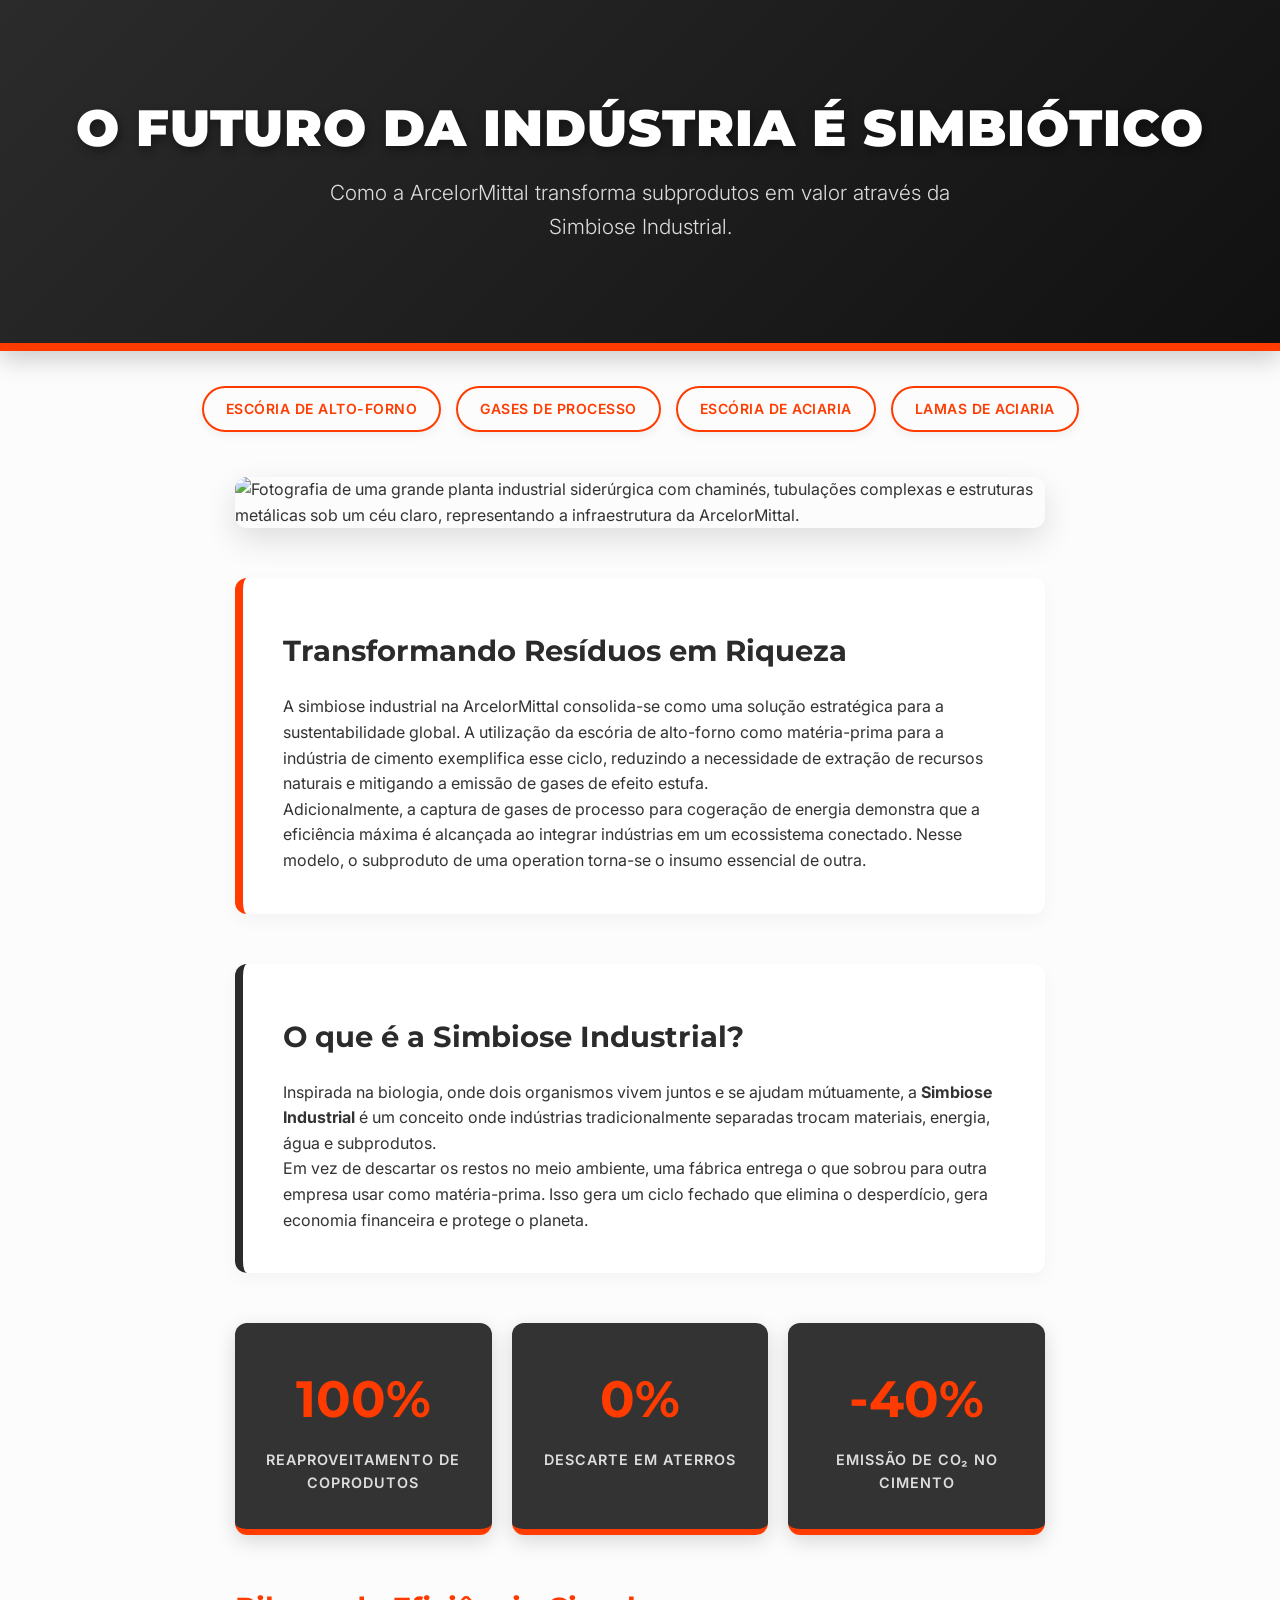
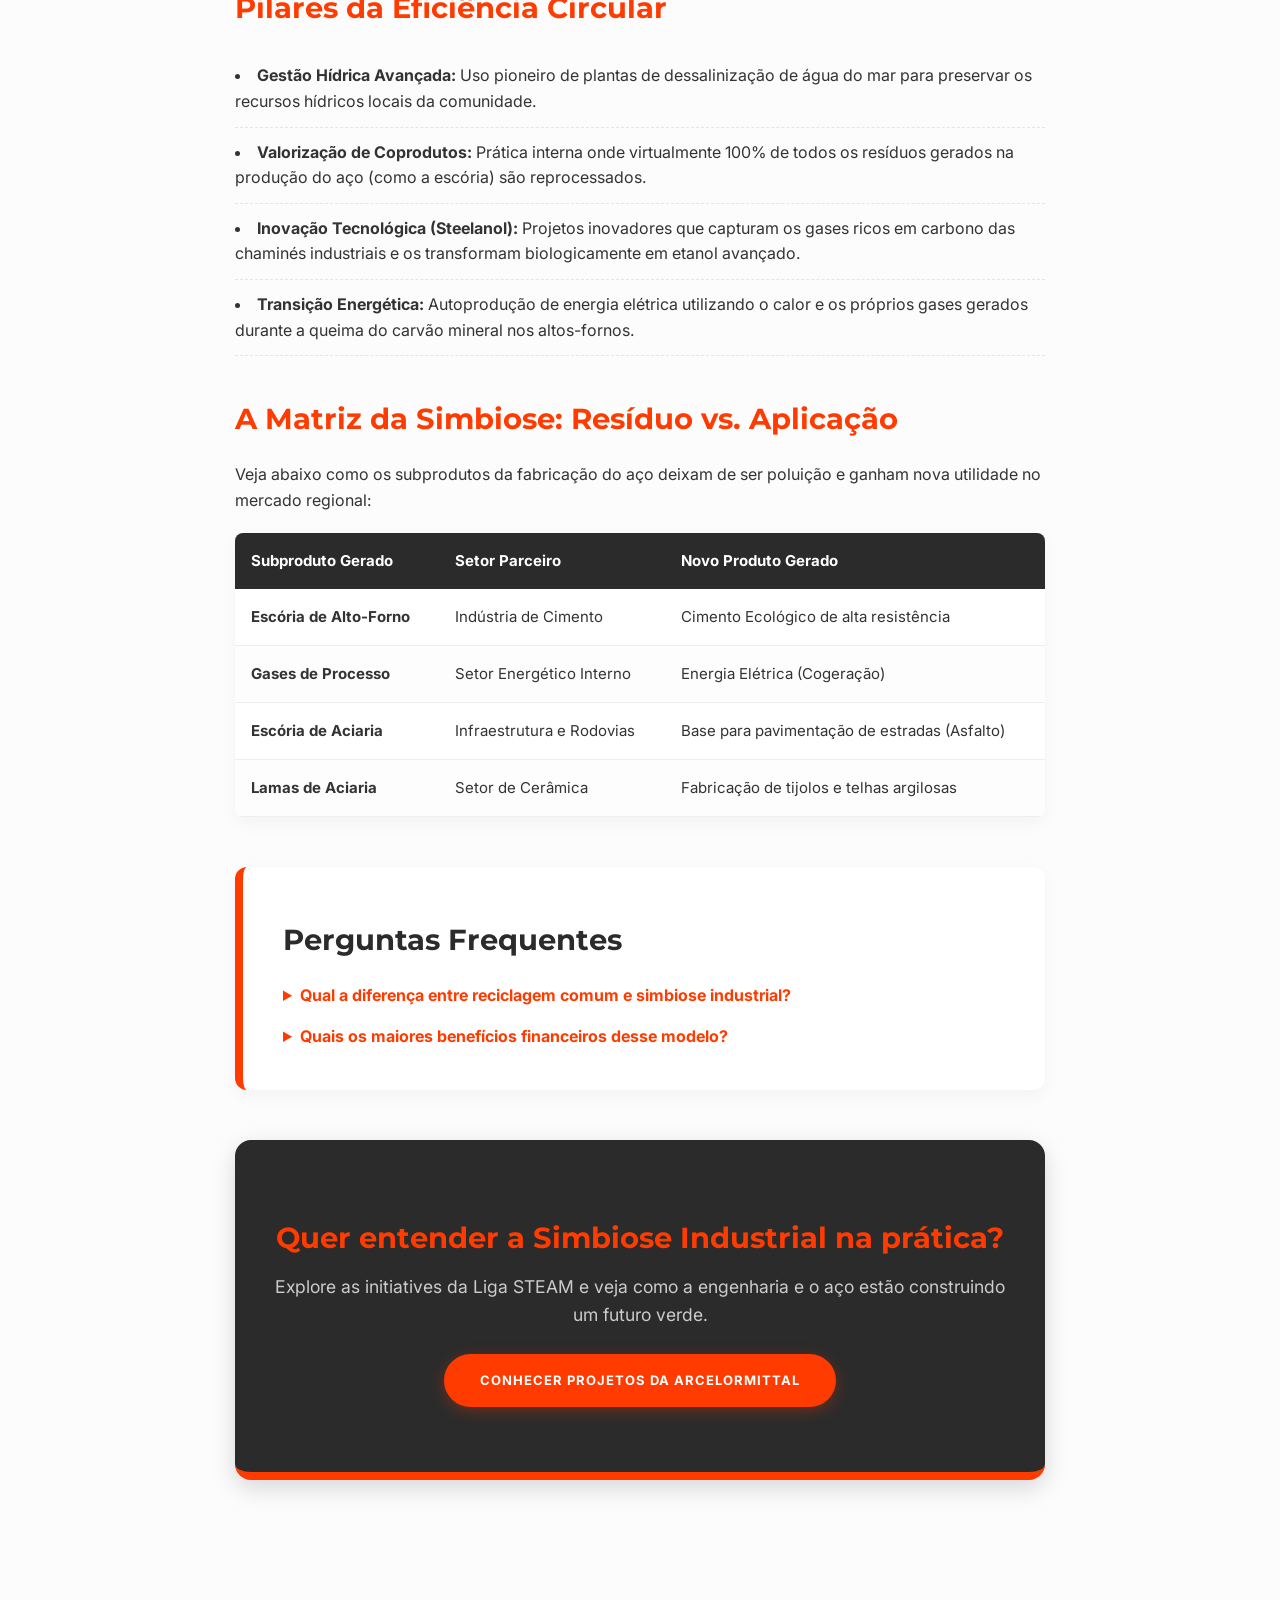
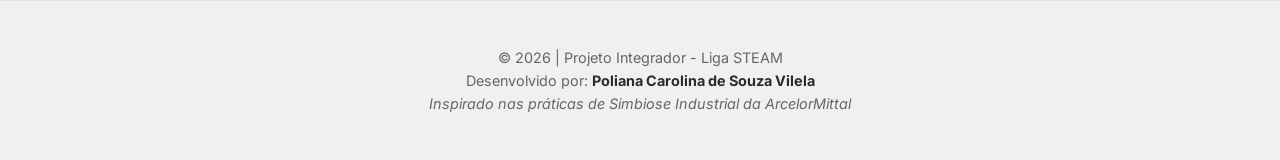
==== commit 7f76e594: "Adiciona FAQ e corrige alinhamentos" ====
--- a/index.html
+++ b/index.html
@@ -115,6 +115,20 @@
       </div>
     </section>
 
+<section class="destaque">
+  <h2>Perguntas Frequentes</h2>
+  
+  <details style="margin-bottom: 15px; cursor: pointer;">
+    <summary style="font-weight: bold; color: #ff3b00;">Qual a diferença entre reciclagem comum e simbiose industrial?</summary>
+    <p style="margin-top: 10px; padding-left: 10px;">A reciclagem comum foca em reprocessar o mesmo material (ex: papel virando papel). A simbiose industrial conecta setores totalmente diferentes: o resíduo de uma siderúrgica vira a matéria-prima de uma fábrica de cimento.</p>
+  </details>
+
+  <details style="cursor: pointer;">
+    <summary style="font-weight: bold; color: #ff3b00;">Quais os maiores benefícios financeiros desse modelo?</summary>
+    <p style="margin-top: 10px; padding-left: 10px;">A empresa geradora reduz custos drasticamente com descarte em aterros, enquanto a empresa receptora adquire insumos de alta qualidade por um valor muito mais competitivo.</p>
+  </details>
+</section>
+
     <section class="chamada-final">
       <h2>Quer entender a Simbiose Industrial na prática?</h2>
       <p>Explore as initiatives da Liga STEAM e veja como a engenharia e o aço estão construindo um futuro verde.</p>
